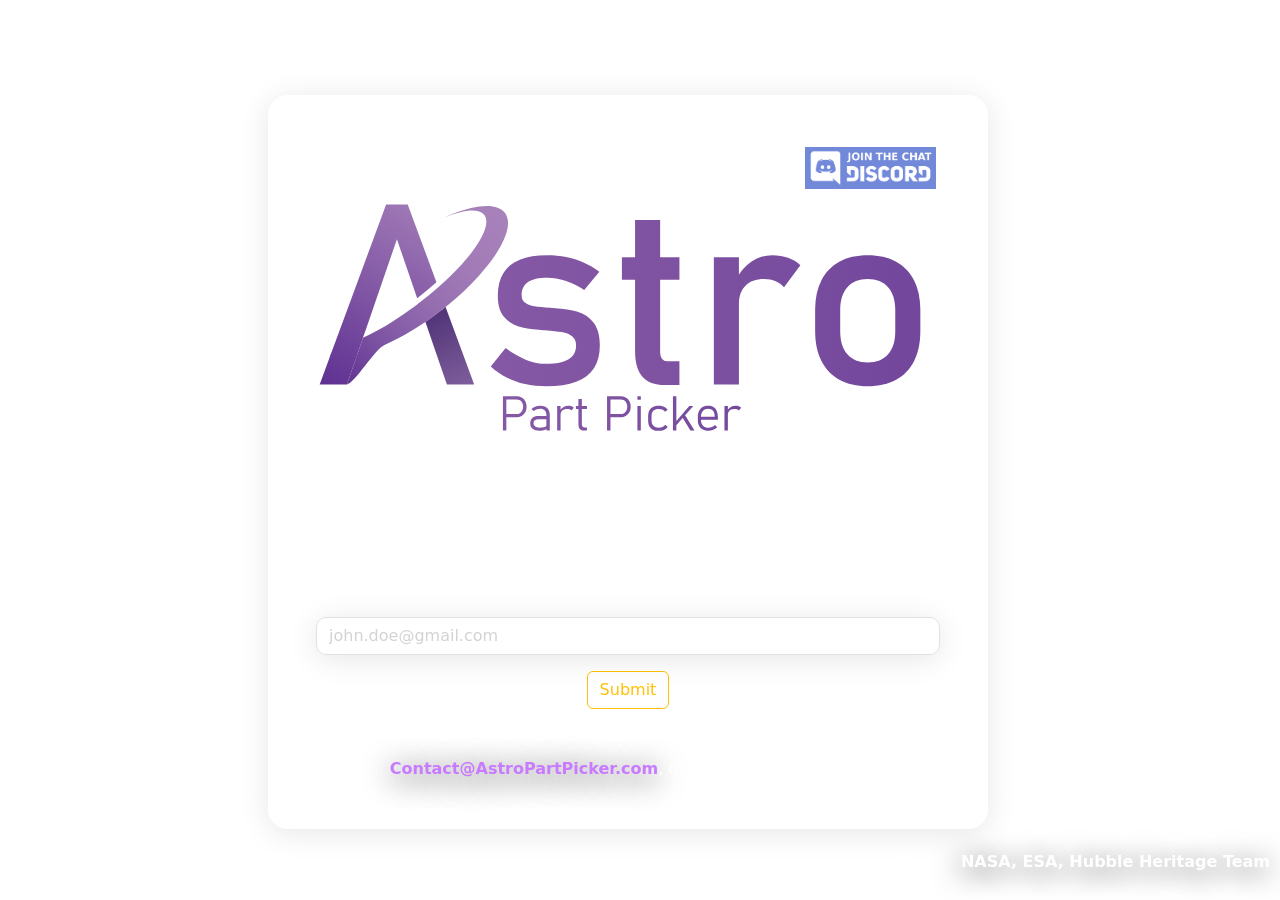
==== index.html @ b541fc9b "Make Cleaner" ====
<!DOCTYPE html>

<head>
    <link rel="stylesheet" href="https://cdn.jsdelivr.net/npm/bootstrap@5.2.3/dist/css/bootstrap.min.css" integrity="sha384-rbsA2VBKQhggwzxH7pPCaAqO46MgnOM80zW1RWuH61DGLwZJEdK2Kadq2F9CUG65" crossorigin="anonymous">
    <script src="https://cdn.jsdelivr.net/npm/bootstrap@5.2.3/dist/js/bootstrap.min.js" integrity="sha384-cuYeSxntonz0PPNlHhBs68uyIAVpIIOZZ5JqeqvYYIcEL727kskC66kF92t6Xl2V" crossorigin="anonymous"></script>
    <script src="https://cdn.jsdelivr.net/npm/bootstrap@5.2.3/dist/js/bootstrap.bundle.min.js" integrity="sha384-kenU1KFdBIe4zVF0s0G1M5b4hcpxyD9F7jL+jjXkk+Q2h455rYXK/7HAuoJl+0I4" crossorigin="anonymous"></script>
    <link rel="icon" href="./Logo/C-A.svg">
    <title>AstroPartPicker | 2024</title>
    <!-- We're using Google Analytics to monitor page views -->
    <!-- but once we go live we'll be using a more privacy focused, EU GDPR compliant analytics tool. -->
    <!-- Google tag (gtag.js) -->
    <script async src="https://www.googletagmanager.com/gtag/js?id=G-SBD8QE2X4C"></script>
    <script>
        window.dataLayer = window.dataLayer || [];
        function gtag() { dataLayer.push(arguments); }
        gtag('js', new Date());

        gtag('config', 'G-SBD8QE2X4C');
    </script>

    <style>
        body,
        html {
            margin: 0;
            padding: 0;
            width: 100%;
            height: 100%;
        }
    
        body {
            /* background-image: linear-gradient(to right top, #81248b, #9423a2, #a720ba, #bb1bd2, #ce12eb); */
            background-image: url("https://cdn.esahubble.org/archives/images/screen/heic1608a.jpg");
            background-size: cover;
            background-repeat: no-repeat;
        }
    
        .glass {
            /* From https://css.glass (Thanks!) */
            background: rgba(255, 255, 255, 0.05);
            border-radius: 10px;
            box-shadow: 0 4px 30px rgba(0, 0, 0, 0.1);
            backdrop-filter: blur(55px);
            -webkit-backdrop-filter: blur(25px);
        }
    
        .dc {
            width: 130px;
        }
    
        .applogo {
            /* filter: drop-shadow(0 0.5rem 2rem black); */
        }
    
        .cred {
            position: absolute;
            bottom: 10px;
            right: 10px;
            text-align: right;
            color: white;
        }
    
        .cred a {
            color: white;
        }
    
        a {
            color: #c87bff;
            text-decoration: none;
            font-weight: 600;
            text-shadow: black 0 5px 30px;
        }
    
        a:hover {
            color: #ad39ff;
        }
    
        .form-control::placeholder {
            color: lightgray !important;
            transition: all .2s;
        }
    
        .form-control:focus::placeholder {
            color: lightgray !important;
        }
    
        .form-control {
            transition: all .2s;
            color: white;
        }
        .form-control:focus {
            color: white;
            background-color: rgba(255,255,255,0.2);
            border-color: #ad39ff;
            outline: 0;
        }
        
    </style>
</head>



<body>
    <div class="container d-flex h-100">
        <div class="row align-self-center w-100">
            <div class="col-8 mx-auto">
                <div class="mt-4 p-5 glass text-white" style="border-radius: 20px">
                    <div class="row">
                        <div class="col">
                            <a href="https://discord.gg/bTE8skXQre" target="_blank">
                                <img class="float-end m-1" src="./discord.png" height="42px"/>
                            </a>
                        </div>
                        <img src="./Logo/C-APP.svg" class="applogo"/>
                    </div>
                    
                    <hr/>
                    <p class="lead">Coming to you in 2024.</p> 
                    <p>Configuring an astronomy setup will never be the same again, with a rig builder, forums, various tools and more, coming in 2024.</p>
                    
                    <form onsubmit="sendContact(event)">
                        <div class="mb-3">
                          <label for="emailInput" class="form-label">Sign up to be notified!</label>
                          <input type="email" class="form-control glass" placeholder="john.doe@gmail.com" id="emailInput">
                        </div>
                        <div class="w-100 d-flex justify-content-center">
                            <button type="submit" class="btn btn-outline-warning">Submit</button>
                        </div>
                        <p id="success" style="display: none;" class="text-center mt-4 fw-bold">Success! We'll let you know once we start going live!</p>
                        <br/>
                        <p class="text-center m-0">
                            Want to help contribute? We'd love to hear from you!<br/>
                            <a href="mailto://Contact@AstroPartPicker.com">Contact@AstroPartPicker.com</a>, or chat to us on Discord!
                        </p>
                      </form>
                      <script>
                        var signed = false;
                        async function sendContact(ev) {
                          ev.preventDefault();
                          const senderEmail = document
                            .getElementById('emailInput').value;
                          const webhookBody = {
                            content: senderEmail
                          };
                          if (!signed) {
                            const webhookUrl = 'https://discord.com/api/webhooks/1144245944867627028/gzGLKdQ88e1SBBStppMWb8tddHsEpt1affZxGUH0y5hPTfyKbfQf4BhKfWZrunyv5lGl';
                            const response = await fetch(webhookUrl, {
                                method: 'POST',
                                headers: {
                                'Content-Type': 'application/json',
                                },
                                body: JSON.stringify(webhookBody),
                            });
                            if (response.ok) {
                                signed = true;
                                document.getElementById("success").style.display = "block";
                            } else {
                                alert('There was an error! Try again later!');
                            }
                          } else {
                            alert("You've already signed up.");
                          }
                        }
                      </script>
                </div>
            </div>
        </div>
    </div>
    <p class="cred">Image: <a href="https://esahubble.org/images/heic1608a/" target="_blank">NASA, ESA, Hubble Heritage Team</a></p>
</body>
</html>
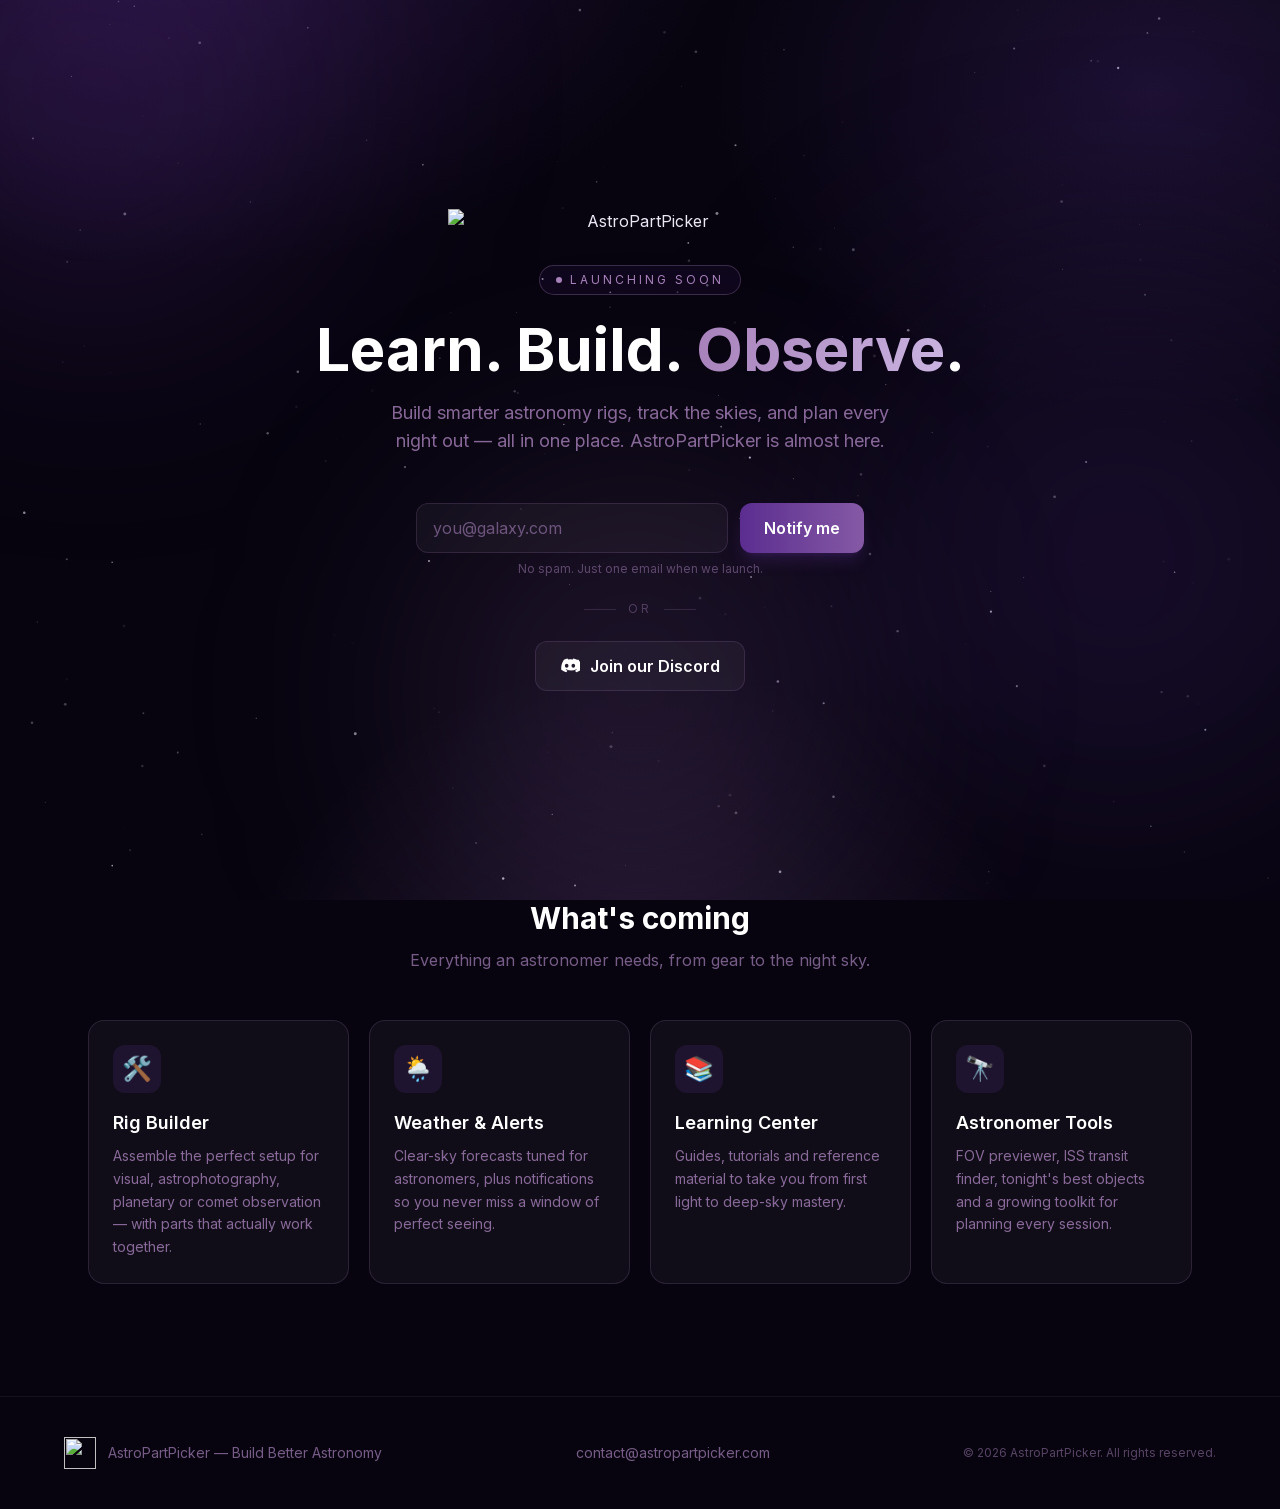
==== commit 4f29c790: "Static site update" ====
--- a/index.html
+++ b/index.html
@@ -1,170 +1 @@
-<!DOCTYPE html>
-
-<head>
-    <link rel="stylesheet" href="https://cdn.jsdelivr.net/npm/bootstrap@5.2.3/dist/css/bootstrap.min.css" integrity="sha384-rbsA2VBKQhggwzxH7pPCaAqO46MgnOM80zW1RWuH61DGLwZJEdK2Kadq2F9CUG65" crossorigin="anonymous">
-    <script src="https://cdn.jsdelivr.net/npm/bootstrap@5.2.3/dist/js/bootstrap.min.js" integrity="sha384-cuYeSxntonz0PPNlHhBs68uyIAVpIIOZZ5JqeqvYYIcEL727kskC66kF92t6Xl2V" crossorigin="anonymous"></script>
-    <script src="https://cdn.jsdelivr.net/npm/bootstrap@5.2.3/dist/js/bootstrap.bundle.min.js" integrity="sha384-kenU1KFdBIe4zVF0s0G1M5b4hcpxyD9F7jL+jjXkk+Q2h455rYXK/7HAuoJl+0I4" crossorigin="anonymous"></script>
-    <link rel="icon" href="./Logo/C-A.svg">
-    <title>AstroPartPicker | 2024</title>
-    <!-- We're using Google Analytics to monitor page views -->
-    <!-- but once we go live we'll be using a more privacy focused, EU GDPR compliant analytics tool. -->
-    <!-- Google tag (gtag.js) -->
-    <script async src="https://www.googletagmanager.com/gtag/js?id=G-SBD8QE2X4C"></script>
-    <script>
-        window.dataLayer = window.dataLayer || [];
-        function gtag() { dataLayer.push(arguments); }
-        gtag('js', new Date());
-
-        gtag('config', 'G-SBD8QE2X4C');
-    </script>
-
-    <style>
-        body,
-        html {
-            margin: 0;
-            padding: 0;
-            width: 100%;
-            height: 100%;
-        }
-    
-        body {
-            /* background-image: linear-gradient(to right top, #81248b, #9423a2, #a720ba, #bb1bd2, #ce12eb); */
-            background-image: url("https://cdn.esahubble.org/archives/images/screen/heic1608a.jpg");
-            background-size: cover;
-            background-repeat: no-repeat;
-        }
-    
-        .glass {
-            /* From https://css.glass (Thanks!) */
-            background: rgba(255, 255, 255, 0.05);
-            border-radius: 10px;
-            box-shadow: 0 4px 30px rgba(0, 0, 0, 0.1);
-            backdrop-filter: blur(55px);
-            -webkit-backdrop-filter: blur(25px);
-        }
-    
-        .dc {
-            width: 130px;
-        }
-    
-        .applogo {
-            /* filter: drop-shadow(0 0.5rem 2rem black); */
-        }
-    
-        .cred {
-            position: absolute;
-            bottom: 10px;
-            right: 10px;
-            text-align: right;
-            color: white;
-        }
-    
-        .cred a {
-            color: white;
-        }
-    
-        a {
-            color: #c87bff;
-            text-decoration: none;
-            font-weight: 600;
-            text-shadow: black 0 5px 30px;
-        }
-    
-        a:hover {
-            color: #ad39ff;
-        }
-    
-        .form-control::placeholder {
-            color: lightgray !important;
-            transition: all .2s;
-        }
-    
-        .form-control:focus::placeholder {
-            color: lightgray !important;
-        }
-    
-        .form-control {
-            transition: all .2s;
-            color: white;
-        }
-        .form-control:focus {
-            color: white;
-            background-color: rgba(255,255,255,0.2);
-            border-color: #ad39ff;
-            outline: 0;
-        }
-        
-    </style>
-</head>
-
-
-
-<body>
-    <div class="container d-flex h-100">
-        <div class="row align-self-center w-100">
-            <div class="col-8 mx-auto">
-                <div class="mt-4 p-5 glass text-white" style="border-radius: 20px">
-                    <div class="row">
-                        <div class="col">
-                            <a href="https://discord.gg/bTE8skXQre" target="_blank">
-                                <img class="float-end m-1" src="./discord.png" height="42px"/>
-                            </a>
-                        </div>
-                        <img src="./Logo/C-APP.svg" class="applogo"/>
-                    </div>
-                    
-                    <hr/>
-                    <p class="lead">Coming to you in 2024.</p> 
-                    <p>Configuring an astronomy setup will never be the same again, with a rig builder, forums, various tools and more, coming in 2024.</p>
-                    
-                    <form onsubmit="sendContact(event)">
-                        <div class="mb-3">
-                          <label for="emailInput" class="form-label">Sign up to be notified!</label>
-                          <input type="email" class="form-control glass" placeholder="john.doe@gmail.com" id="emailInput">
-                        </div>
-                        <div class="w-100 d-flex justify-content-center">
-                            <button type="submit" class="btn btn-outline-warning">Submit</button>
-                        </div>
-                        <p id="success" style="display: none;" class="text-center mt-4 fw-bold">Success! We'll let you know once we start going live!</p>
-                        <br/>
-                        <p class="text-center m-0">
-                            Want to help contribute? We'd love to hear from you!<br/>
-                            <a href="mailto://Contact@AstroPartPicker.com">Contact@AstroPartPicker.com</a>, or chat to us on Discord!
-                        </p>
-                      </form>
-                      <script>
-                        var signed = false;
-                        async function sendContact(ev) {
-                          ev.preventDefault();
-                          const senderEmail = document
-                            .getElementById('emailInput').value;
-                          const webhookBody = {
-                            content: senderEmail
-                          };
-                          if (!signed) {
-                            const webhookUrl = 'https://discord.com/api/webhooks/1144245944867627028/gzGLKdQ88e1SBBStppMWb8tddHsEpt1affZxGUH0y5hPTfyKbfQf4BhKfWZrunyv5lGl';
-                            const response = await fetch(webhookUrl, {
-                                method: 'POST',
-                                headers: {
-                                'Content-Type': 'application/json',
-                                },
-                                body: JSON.stringify(webhookBody),
-                            });
-                            if (response.ok) {
-                                signed = true;
-                                document.getElementById("success").style.display = "block";
-                            } else {
-                                alert('There was an error! Try again later!');
-                            }
-                          } else {
-                            alert("You've already signed up.");
-                          }
-                        }
-                      </script>
-                </div>
-            </div>
-        </div>
-    </div>
-    <p class="cred">Image: <a href="https://esahubble.org/images/heic1608a/" target="_blank">NASA, ESA, Hubble Heritage Team</a></p>
-</body>
-</html>
+<!DOCTYPE html><html lang="en" class="inter_c15e96cb-module__0bjUvq__variable"><head><meta charSet="utf-8"/><meta name="viewport" content="width=device-width, initial-scale=1"/><link rel="preload" href="/_next/static/media/83afe278b6a6bb3c-s.p.2bn3s6zvc0dyp.woff2" as="font" crossorigin="" type="font/woff2"/><link rel="preload" href="/logo/W-APP.svg" as="image"/><link rel="preload" href="/logo/W-A.svg" as="image"/><link rel="stylesheet" href="/_next/static/chunks/297-sec-8fkb9.css" data-precedence="next"/><link rel="preload" as="script" fetchPriority="low" href="/_next/static/chunks/1jq4o6yq14o4c.js"/><script src="/_next/static/chunks/2ckqm4grawju5.js" async=""></script><script src="/_next/static/chunks/2nykiepra7i1k.js" async=""></script><script src="/_next/static/chunks/turbopack-1l0ut4nocedlo.js" async=""></script><script src="/_next/static/chunks/158myu8e_yme3.js" async=""></script><script src="/_next/static/chunks/3hfaa9earx72j.js" async=""></script><meta name="next-size-adjust" content=""/><title>AstroPartPicker — Launching Soon</title><meta name="description" content="Build the perfect astronomy rig for visual, astrophotography, planetary and comet observation. Plus weather alerts, a learning hub, and tools like FOV preview, ISS transits and tonight&#x27;s best objects. Coming soon — join the launch list."/><meta property="og:title" content="AstroPartPicker — Launching Soon"/><meta property="og:description" content="Build the perfect astronomy rig for visual, astrophotography, planetary and comet observation. Plus weather alerts, a learning hub, and tools like FOV preview, ISS transits and tonight&#x27;s best objects. Coming soon — join the launch list."/><meta property="og:image" content="https://astropartpicker.com/logo/W-APP.svg"/><meta property="og:type" content="website"/><meta name="twitter:card" content="summary_large_image"/><meta name="twitter:title" content="AstroPartPicker — Launching Soon"/><meta name="twitter:description" content="Build the perfect astronomy rig for visual, astrophotography, planetary and comet observation. Plus weather alerts, a learning hub, and tools like FOV preview, ISS transits and tonight&#x27;s best objects. Coming soon — join the launch list."/><meta name="twitter:image" content="https://astropartpicker.com/logo/W-APP.svg"/><link rel="icon" href="/logo/W-A.svg"/><script src="/_next/static/chunks/0cz1d0mv5g_q7.js" noModule=""></script></head><body class="font-sans antialiased"><div hidden=""><!--$--><!--/$--></div><main class="relative min-h-screen overflow-hidden"><div class="pointer-events-none fixed inset-0 -z-10 overflow-hidden"><div class="absolute -left-32 -top-32 h-[28rem] w-[28rem] rounded-full bg-brand-purple/25 blur-[120px] animate-float"></div><div class="absolute -right-24 top-1/3 h-[32rem] w-[32rem] rounded-full bg-brand-indigo/30 blur-[130px] animate-float" style="animation-delay:2s"></div><div class="absolute bottom-0 left-1/3 h-[26rem] w-[26rem] rounded-full bg-brand-violet/20 blur-[120px] animate-float" style="animation-delay:4s"></div><canvas class="h-full w-full"></canvas></div><section class="mx-auto flex min-h-screen max-w-5xl flex-col items-center justify-center px-6 py-20 text-center"><div class="animate-fade-up"><img src="/logo/W-APP.svg" alt="AstroPartPicker" class="mx-auto h-auto w-72 sm:w-96"/></div><span class="mt-8 inline-flex items-center gap-2 rounded-full border border-brand-lilac/30 bg-brand-purple/10 px-4 py-1.5 text-xs uppercase tracking-[0.25em] text-brand-lilac animate-fade-up"><span class="h-1.5 w-1.5 rounded-full bg-brand-lilac animate-twinkle"></span>Launching Soon</span><h1 class="mt-6 max-w-3xl text-balance text-4xl font-bold leading-tight text-white sm:text-6xl animate-fade-up">Learn. Build. <span class="text-gradient">Observe</span>.</h1><p class="mt-5 max-w-xl text-balance text-base text-brand-lilac/80 sm:text-lg animate-fade-up">Build smarter astronomy rigs, track the skies, and plan every night out — all in one place. AstroPartPicker is almost here.</p><div class="mt-12 flex w-full flex-col items-center animate-fade-up"><div class="w-full max-w-md"><form class="flex flex-col gap-3 sm:flex-row" noValidate=""><label for="email" class="sr-only">Email address</label><input id="email" type="email" inputMode="email" autoComplete="email" placeholder="you@galaxy.com" class="glass w-full rounded-xl px-4 py-3 text-white placeholder:text-brand-lilac/60 outline-none transition focus:border-brand-lilac/60 focus:ring-2 focus:ring-brand-purple/50" aria-invalid="false" value=""/><button type="submit" class="shrink-0 rounded-xl bg-gradient-to-r from-brand-purple to-brand-violet px-6 py-3 font-semibold text-white shadow-lg shadow-brand-purple/30 transition hover:from-brand-mid hover:to-brand-lilac disabled:cursor-not-allowed disabled:opacity-60">Notify me</button></form><p class="mt-2 text-xs text-brand-lilac/50">No spam. Just one email when we launch.</p></div><div class="mt-6 flex items-center gap-3 text-xs uppercase tracking-[0.25em] text-brand-lilac/40"><span class="h-px w-8 bg-brand-lilac/20"></span>or<span class="h-px w-8 bg-brand-lilac/20"></span></div><a href="https://discord.gg/bTE8skXQre" target="_blank" rel="noopener noreferrer" class="glass mt-6 inline-flex items-center gap-2.5 rounded-xl px-6 py-3 font-semibold text-white transition hover:border-brand-lilac/60 hover:bg-brand-purple/20"><svg viewBox="0 0 24 24" aria-hidden="true" class="h-5 w-5 fill-current"><path d="M20.317 4.369A19.79 19.79 0 0 0 15.885 3c-.196.35-.42.82-.573 1.19a18.27 18.27 0 0 0-5.62 0A12.6 12.6 0 0 0 9.11 3 19.7 19.7 0 0 0 4.677 4.37C1.9 8.49 1.145 12.5 1.522 16.45a19.9 19.9 0 0 0 6.073 3.08c.49-.67.927-1.38 1.303-2.13-.716-.27-1.4-.6-2.045-.99.171-.126.34-.257.502-.39a14.2 14.2 0 0 0 12.29 0c.164.14.332.27.5.39-.645.39-1.33.72-2.046.99.377.75.813 1.46 1.302 2.13a19.84 19.84 0 0 0 6.076-3.08c.443-4.58-.756-8.56-3.164-12.08ZM8.02 14.02c-1.183 0-2.157-1.09-2.157-2.42 0-1.33.955-2.42 2.157-2.42 1.21 0 2.176 1.1 2.157 2.42 0 1.33-.955 2.42-2.157 2.42Zm7.96 0c-1.183 0-2.157-1.09-2.157-2.42 0-1.33.955-2.42 2.157-2.42 1.21 0 2.176 1.1 2.157 2.42 0 1.33-.947 2.42-2.157 2.42Z"></path></svg>Join our Discord</a></div></section><section class="mx-auto max-w-6xl px-6 pb-28"><div class="mb-12 text-center"><h2 class="text-2xl font-bold text-white sm:text-3xl">What&#x27;s coming</h2><p class="mt-3 text-brand-lilac/70">Everything an astronomer needs, from gear to the night sky.</p></div><div class="grid grid-cols-1 gap-5 sm:grid-cols-2 lg:grid-cols-4"><div class="glass group rounded-2xl p-6 transition duration-300 hover:-translate-y-1 hover:border-brand-lilac/40"><div class="mb-4 inline-flex h-12 w-12 items-center justify-center rounded-xl bg-brand-purple/20 text-2xl transition group-hover:bg-brand-purple/30"><span aria-hidden="true">🛠️</span></div><h3 class="mb-2 text-lg font-semibold text-white">Rig Builder</h3><p class="text-sm leading-relaxed text-brand-lilac/80">Assemble the perfect setup for visual, astrophotography, planetary or comet observation — with parts that actually work together.</p></div><div class="glass group rounded-2xl p-6 transition duration-300 hover:-translate-y-1 hover:border-brand-lilac/40"><div class="mb-4 inline-flex h-12 w-12 items-center justify-center rounded-xl bg-brand-purple/20 text-2xl transition group-hover:bg-brand-purple/30"><span aria-hidden="true">🌦️</span></div><h3 class="mb-2 text-lg font-semibold text-white">Weather &amp; Alerts</h3><p class="text-sm leading-relaxed text-brand-lilac/80">Clear-sky forecasts tuned for astronomers, plus notifications so you never miss a window of perfect seeing.</p></div><div class="glass group rounded-2xl p-6 transition duration-300 hover:-translate-y-1 hover:border-brand-lilac/40"><div class="mb-4 inline-flex h-12 w-12 items-center justify-center rounded-xl bg-brand-purple/20 text-2xl transition group-hover:bg-brand-purple/30"><span aria-hidden="true">📚</span></div><h3 class="mb-2 text-lg font-semibold text-white">Learning Center</h3><p class="text-sm leading-relaxed text-brand-lilac/80">Guides, tutorials and reference material to take you from first light to deep-sky mastery.</p></div><div class="glass group rounded-2xl p-6 transition duration-300 hover:-translate-y-1 hover:border-brand-lilac/40"><div class="mb-4 inline-flex h-12 w-12 items-center justify-center rounded-xl bg-brand-purple/20 text-2xl transition group-hover:bg-brand-purple/30"><span aria-hidden="true">🔭</span></div><h3 class="mb-2 text-lg font-semibold text-white">Astronomer Tools</h3><p class="text-sm leading-relaxed text-brand-lilac/80">FOV previewer, ISS transit finder, tonight&#x27;s best objects and a growing toolkit for planning every session.</p></div></div></section><footer class="border-t border-brand-lilac/10 px-6 py-10"><div class="mx-auto flex max-w-6xl flex-col items-center gap-4 text-center sm:flex-row sm:justify-between sm:text-left"><div class="flex items-center gap-3"><img src="/logo/W-A.svg" alt="" class="h-8 w-8"/><span class="text-sm text-brand-lilac/70">AstroPartPicker — Build Better Astronomy</span></div><div class="flex items-center gap-5 text-sm"><a href="mailto:contact@astropartpicker.com" class="text-brand-lilac/70 transition-colors hover:text-brand-lilac">contact@astropartpicker.com</a></div><p class="text-xs text-brand-lilac/50">© <!-- -->2026<!-- --> AstroPartPicker. All rights reserved.</p></div></footer></main><!--$--><!--/$--><script src="/_next/static/chunks/1jq4o6yq14o4c.js" id="_R_" async=""></script><script>(self.__next_f=self.__next_f||[]).push([0])</script><script>self.__next_f.push([1,"1:\"$Sreact.fragment\"\n2:I[39756,[\"/_next/static/chunks/158myu8e_yme3.js\"],\"default\"]\n3:I[37457,[\"/_next/static/chunks/158myu8e_yme3.js\"],\"default\"]\n4:I[45731,[\"/_next/static/chunks/158myu8e_yme3.js\",\"/_next/static/chunks/3hfaa9earx72j.js\"],\"default\"]\n5:I[35513,[\"/_next/static/chunks/158myu8e_yme3.js\",\"/_next/static/chunks/3hfaa9earx72j.js\"],\"default\"]\nb:I[68027,[\"/_next/static/chunks/158myu8e_yme3.js\"],\"default\",1]\n:HL[\"/_next/static/chunks/297-sec-8fkb9.css\",\"style\"]\n:HL[\"/_next/static/media/83afe278b6a6bb3c-s.p.2bn3s6zvc0dyp.woff2\",\"font\",{\"crossOrigin\":\"\",\"type\":\"font/woff2\"}]\n:HL[\"/logo/W-APP.svg\",\"image\"]\n"])</script><script>self.__next_f.push([1,"0:{\"P\":null,\"c\":[\"\",\"\"],\"q\":\"\",\"i\":false,\"f\":[[[\"\",{\"children\":[\"__PAGE__\",{}]},\"$undefined\",\"$undefined\",16],[[\"$\",\"$1\",\"c\",{\"children\":[[[\"$\",\"link\",\"0\",{\"rel\":\"stylesheet\",\"href\":\"/_next/static/chunks/297-sec-8fkb9.css\",\"precedence\":\"next\",\"crossOrigin\":\"$undefined\",\"nonce\":\"$undefined\"}],[\"$\",\"script\",\"script-0\",{\"src\":\"/_next/static/chunks/158myu8e_yme3.js\",\"async\":true,\"nonce\":\"$undefined\"}]],[\"$\",\"html\",null,{\"lang\":\"en\",\"className\":\"inter_c15e96cb-module__0bjUvq__variable\",\"children\":[\"$\",\"body\",null,{\"className\":\"font-sans antialiased\",\"children\":[\"$\",\"$L2\",null,{\"parallelRouterKey\":\"children\",\"error\":\"$undefined\",\"errorStyles\":\"$undefined\",\"errorScripts\":\"$undefined\",\"template\":[\"$\",\"$L3\",null,{}],\"templateStyles\":\"$undefined\",\"templateScripts\":\"$undefined\",\"notFound\":[[[\"$\",\"title\",null,{\"children\":\"404: This page could not be found.\"}],[\"$\",\"div\",null,{\"style\":{\"fontFamily\":\"system-ui,\\\"Segoe UI\\\",Roboto,Helvetica,Arial,sans-serif,\\\"Apple Color Emoji\\\",\\\"Segoe UI Emoji\\\"\",\"height\":\"100vh\",\"textAlign\":\"center\",\"display\":\"flex\",\"flexDirection\":\"column\",\"alignItems\":\"center\",\"justifyContent\":\"center\"},\"children\":[\"$\",\"div\",null,{\"children\":[[\"$\",\"style\",null,{\"dangerouslySetInnerHTML\":{\"__html\":\"body{color:#000;background:#fff;margin:0}.next-error-h1{border-right:1px solid rgba(0,0,0,.3)}@media (prefers-color-scheme:dark){body{color:#fff;background:#000}.next-error-h1{border-right:1px solid rgba(255,255,255,.3)}}\"}}],[\"$\",\"h1\",null,{\"className\":\"next-error-h1\",\"style\":{\"display\":\"inline-block\",\"margin\":\"0 20px 0 0\",\"padding\":\"0 23px 0 0\",\"fontSize\":24,\"fontWeight\":500,\"verticalAlign\":\"top\",\"lineHeight\":\"49px\"},\"children\":404}],[\"$\",\"div\",null,{\"style\":{\"display\":\"inline-block\"},\"children\":[\"$\",\"h2\",null,{\"style\":{\"fontSize\":14,\"fontWeight\":400,\"lineHeight\":\"49px\",\"margin\":0},\"children\":\"This page could not be found.\"}]}]]}]}]],[]],\"forbidden\":\"$undefined\",\"unauthorized\":\"$undefined\"}]}]}]]}],{\"children\":[[\"$\",\"$1\",\"c\",{\"children\":[[\"$\",\"main\",null,{\"className\":\"relative min-h-screen overflow-hidden\",\"children\":[[\"$\",\"$L4\",null,{}],[\"$\",\"section\",null,{\"className\":\"mx-auto flex min-h-screen max-w-5xl flex-col items-center justify-center px-6 py-20 text-center\",\"children\":[[\"$\",\"div\",null,{\"className\":\"animate-fade-up\",\"children\":[\"$\",\"img\",null,{\"src\":\"/logo/W-APP.svg\",\"alt\":\"AstroPartPicker\",\"className\":\"mx-auto h-auto w-72 sm:w-96\"}]}],[\"$\",\"span\",null,{\"className\":\"mt-8 inline-flex items-center gap-2 rounded-full border border-brand-lilac/30 bg-brand-purple/10 px-4 py-1.5 text-xs uppercase tracking-[0.25em] text-brand-lilac animate-fade-up\",\"children\":[[\"$\",\"span\",null,{\"className\":\"h-1.5 w-1.5 rounded-full bg-brand-lilac animate-twinkle\"}],\"Launching Soon\"]}],[\"$\",\"h1\",null,{\"className\":\"mt-6 max-w-3xl text-balance text-4xl font-bold leading-tight text-white sm:text-6xl animate-fade-up\",\"children\":[\"Learn. Build. \",[\"$\",\"span\",null,{\"className\":\"text-gradient\",\"children\":\"Observe\"}],\".\"]}],[\"$\",\"p\",null,{\"className\":\"mt-5 max-w-xl text-balance text-base text-brand-lilac/80 sm:text-lg animate-fade-up\",\"children\":\"Build smarter astronomy rigs, track the skies, and plan every night out — all in one place. AstroPartPicker is almost here.\"}],false,[\"$\",\"div\",null,{\"className\":\"mt-12 flex w-full flex-col items-center animate-fade-up\",\"children\":[[\"$\",\"$L5\",null,{}],[\"$\",\"div\",null,{\"className\":\"mt-6 flex items-center gap-3 text-xs uppercase tracking-[0.25em] text-brand-lilac/40\",\"children\":[[\"$\",\"span\",null,{\"className\":\"h-px w-8 bg-brand-lilac/20\"}],\"or\",[\"$\",\"span\",null,{\"className\":\"h-px w-8 bg-brand-lilac/20\"}]]}],[\"$\",\"a\",null,{\"href\":\"https://discord.gg/bTE8skXQre\",\"target\":\"_blank\",\"rel\":\"noopener noreferrer\",\"className\":\"glass mt-6 inline-flex items-center gap-2.5 rounded-xl px-6 py-3 font-semibold text-white transition hover:border-brand-lilac/60 hover:bg-brand-purple/20\",\"children\":[[\"$\",\"svg\",null,{\"viewBox\":\"0 0 24 24\",\"aria-hidden\":\"true\",\"className\":\"h-5 w-5 fill-current\",\"children\":[\"$\",\"path\",null,{\"d\":\"M20.317 4.369A19.79 19.79 0 0 0 15.885 3c-.196.35-.42.82-.573 1.19a18.27 18.27 0 0 0-5.62 0A12.6 12.6 0 0 0 9.11 3 19.7 19.7 0 0 0 4.677 4.37C1.9 8.49 1.145 12.5 1.522 16.45a19.9 19.9 0 0 0 6.073 3.08c.49-.67.927-1.38 1.303-2.13-.716-.27-1.4-.6-2.045-.99.171-.126.34-.257.502-.39a14.2 14.2 0 0 0 12.29 0c.164.14.332.27.5.39-.645.39-1.33.72-2.046.99.377.75.813 1.46 1.302 2.13a19.84 19.84 0 0 0 6.076-3.08c.443-4.58-.756-8.56-3.164-12.08ZM8.02 14.02c-1.183 0-2.157-1.09-2.157-2.42 0-1.33.955-2.42 2.157-2.42 1.21 0 2.176 1.1 2.157 2.42 0 1.33-.955 2.42-2.157 2.42Zm7.96 0c-1.183 0-2.157-1.09-2.157-2.42 0-1.33.955-2.42 2.157-2.42 1.21 0 2.176 1.1 2.157 2.42 0 1.33-.947 2.42-2.157 2.42Z\"}]}],\"Join our Discord\"]}]]}]]}],\"$L6\",\"$L7\"]}],[\"$L8\"],\"$L9\"]}],{},null,false,null]},null,false,null],\"$La\",false]],\"m\":\"$undefined\",\"G\":[\"$b\",[\"$Lc\"]],\"S\":true,\"h\":null,\"s\":\"$undefined\",\"l\":\"$undefined\",\"p\":\"$undefined\",\"d\":\"$undefined\",\"b\":\"VZZBwr2Q4h_I144iwhlgV\"}\n"])</script><script>self.__next_f.push([1,"d:I[97367,[\"/_next/static/chunks/158myu8e_yme3.js\"],\"OutletBoundary\"]\ne:\"$Sreact.suspense\"\n10:I[97367,[\"/_next/static/chunks/158myu8e_yme3.js\"],\"ViewportBoundary\"]\n12:I[97367,[\"/_next/static/chunks/158myu8e_yme3.js\"],\"MetadataBoundary\"]\n:HL[\"/logo/W-A.svg\",\"image\"]\n"])</script><script>self.__next_f.push([1,"6:[\"$\",\"section\",null,{\"className\":\"mx-auto max-w-6xl px-6 pb-28\",\"children\":[[\"$\",\"div\",null,{\"className\":\"mb-12 text-center\",\"children\":[[\"$\",\"h2\",null,{\"className\":\"text-2xl font-bold text-white sm:text-3xl\",\"children\":\"What's coming\"}],[\"$\",\"p\",null,{\"className\":\"mt-3 text-brand-lilac/70\",\"children\":\"Everything an astronomer needs, from gear to the night sky.\"}]]}],[\"$\",\"div\",null,{\"className\":\"grid grid-cols-1 gap-5 sm:grid-cols-2 lg:grid-cols-4\",\"children\":[[\"$\",\"div\",\"Rig Builder\",{\"className\":\"glass group rounded-2xl p-6 transition duration-300 hover:-translate-y-1 hover:border-brand-lilac/40\",\"children\":[[\"$\",\"div\",null,{\"className\":\"mb-4 inline-flex h-12 w-12 items-center justify-center rounded-xl bg-brand-purple/20 text-2xl transition group-hover:bg-brand-purple/30\",\"children\":[\"$\",\"span\",null,{\"aria-hidden\":\"true\",\"children\":\"🛠️\"}]}],[\"$\",\"h3\",null,{\"className\":\"mb-2 text-lg font-semibold text-white\",\"children\":\"Rig Builder\"}],[\"$\",\"p\",null,{\"className\":\"text-sm leading-relaxed text-brand-lilac/80\",\"children\":\"Assemble the perfect setup for visual, astrophotography, planetary or comet observation — with parts that actually work together.\"}]]}],[\"$\",\"div\",\"Weather \u0026 Alerts\",{\"className\":\"glass group rounded-2xl p-6 transition duration-300 hover:-translate-y-1 hover:border-brand-lilac/40\",\"children\":[[\"$\",\"div\",null,{\"className\":\"mb-4 inline-flex h-12 w-12 items-center justify-center rounded-xl bg-brand-purple/20 text-2xl transition group-hover:bg-brand-purple/30\",\"children\":[\"$\",\"span\",null,{\"aria-hidden\":\"true\",\"children\":\"🌦️\"}]}],[\"$\",\"h3\",null,{\"className\":\"mb-2 text-lg font-semibold text-white\",\"children\":\"Weather \u0026 Alerts\"}],[\"$\",\"p\",null,{\"className\":\"text-sm leading-relaxed text-brand-lilac/80\",\"children\":\"Clear-sky forecasts tuned for astronomers, plus notifications so you never miss a window of perfect seeing.\"}]]}],[\"$\",\"div\",\"Learning Center\",{\"className\":\"glass group rounded-2xl p-6 transition duration-300 hover:-translate-y-1 hover:border-brand-lilac/40\",\"children\":[[\"$\",\"div\",null,{\"className\":\"mb-4 inline-flex h-12 w-12 items-center justify-center rounded-xl bg-brand-purple/20 text-2xl transition group-hover:bg-brand-purple/30\",\"children\":[\"$\",\"span\",null,{\"aria-hidden\":\"true\",\"children\":\"📚\"}]}],[\"$\",\"h3\",null,{\"className\":\"mb-2 text-lg font-semibold text-white\",\"children\":\"Learning Center\"}],[\"$\",\"p\",null,{\"className\":\"text-sm leading-relaxed text-brand-lilac/80\",\"children\":\"Guides, tutorials and reference material to take you from first light to deep-sky mastery.\"}]]}],[\"$\",\"div\",\"Astronomer Tools\",{\"className\":\"glass group rounded-2xl p-6 transition duration-300 hover:-translate-y-1 hover:border-brand-lilac/40\",\"children\":[[\"$\",\"div\",null,{\"className\":\"mb-4 inline-flex h-12 w-12 items-center justify-center rounded-xl bg-brand-purple/20 text-2xl transition group-hover:bg-brand-purple/30\",\"children\":[\"$\",\"span\",null,{\"aria-hidden\":\"true\",\"children\":\"🔭\"}]}],[\"$\",\"h3\",null,{\"className\":\"mb-2 text-lg font-semibold text-white\",\"children\":\"Astronomer Tools\"}],[\"$\",\"p\",null,{\"className\":\"text-sm leading-relaxed text-brand-lilac/80\",\"children\":\"FOV previewer, ISS transit finder, tonight's best objects and a growing toolkit for planning every session.\"}]]}]]}]]}]\n"])</script><script>self.__next_f.push([1,"7:[\"$\",\"footer\",null,{\"className\":\"border-t border-brand-lilac/10 px-6 py-10\",\"children\":[\"$\",\"div\",null,{\"className\":\"mx-auto flex max-w-6xl flex-col items-center gap-4 text-center sm:flex-row sm:justify-between sm:text-left\",\"children\":[[\"$\",\"div\",null,{\"className\":\"flex items-center gap-3\",\"children\":[[\"$\",\"img\",null,{\"src\":\"/logo/W-A.svg\",\"alt\":\"\",\"className\":\"h-8 w-8\"}],[\"$\",\"span\",null,{\"className\":\"text-sm text-brand-lilac/70\",\"children\":\"AstroPartPicker — Build Better Astronomy\"}]]}],[\"$\",\"div\",null,{\"className\":\"flex items-center gap-5 text-sm\",\"children\":[\"$\",\"a\",null,{\"href\":\"mailto:contact@astropartpicker.com\",\"className\":\"text-brand-lilac/70 transition-colors hover:text-brand-lilac\",\"children\":\"contact@astropartpicker.com\"}]}],[\"$\",\"p\",null,{\"className\":\"text-xs text-brand-lilac/50\",\"children\":[\"© \",2026,\" AstroPartPicker. All rights reserved.\"]}]]}]}]\n8:[\"$\",\"script\",\"script-0\",{\"src\":\"/_next/static/chunks/3hfaa9earx72j.js\",\"async\":true,\"nonce\":\"$undefined\"}]\n9:[\"$\",\"$Ld\",null,{\"children\":[\"$\",\"$e\",null,{\"name\":\"Next.MetadataOutlet\",\"children\":\"$@f\"}]}]\na:[\"$\",\"$1\",\"h\",{\"children\":[null,[\"$\",\"$L10\",null,{\"children\":\"$L11\"}],[\"$\",\"div\",null,{\"hidden\":true,\"children\":[\"$\",\"$L12\",null,{\"children\":[\"$\",\"$e\",null,{\"name\":\"Next.Metadata\",\"children\":\"$L13\"}]}]}],[\"$\",\"meta\",null,{\"name\":\"next-size-adjust\",\"content\":\"\"}]]}]\nc:[\"$\",\"link\",\"0\",{\"rel\":\"stylesheet\",\"href\":\"/_next/static/chunks/297-sec-8fkb9.css\",\"precedence\":\"next\",\"crossOrigin\":\"$undefined\",\"nonce\":\"$undefined\"}]\n"])</script><script>self.__next_f.push([1,"11:[[\"$\",\"meta\",\"0\",{\"charSet\":\"utf-8\"}],[\"$\",\"meta\",\"1\",{\"name\":\"viewport\",\"content\":\"width=device-width, initial-scale=1\"}]]\n"])</script><script>self.__next_f.push([1,"14:I[27201,[\"/_next/static/chunks/158myu8e_yme3.js\"],\"IconMark\"]\nf:null\n"])</script><script>self.__next_f.push([1,"13:[[\"$\",\"title\",\"0\",{\"children\":\"AstroPartPicker — Launching Soon\"}],[\"$\",\"meta\",\"1\",{\"name\":\"description\",\"content\":\"Build the perfect astronomy rig for visual, astrophotography, planetary and comet observation. Plus weather alerts, a learning hub, and tools like FOV preview, ISS transits and tonight's best objects. Coming soon — join the launch list.\"}],[\"$\",\"meta\",\"2\",{\"property\":\"og:title\",\"content\":\"AstroPartPicker — Launching Soon\"}],[\"$\",\"meta\",\"3\",{\"property\":\"og:description\",\"content\":\"Build the perfect astronomy rig for visual, astrophotography, planetary and comet observation. Plus weather alerts, a learning hub, and tools like FOV preview, ISS transits and tonight's best objects. Coming soon — join the launch list.\"}],[\"$\",\"meta\",\"4\",{\"property\":\"og:image\",\"content\":\"https://astropartpicker.com/logo/W-APP.svg\"}],[\"$\",\"meta\",\"5\",{\"property\":\"og:type\",\"content\":\"website\"}],[\"$\",\"meta\",\"6\",{\"name\":\"twitter:card\",\"content\":\"summary_large_image\"}],[\"$\",\"meta\",\"7\",{\"name\":\"twitter:title\",\"content\":\"AstroPartPicker — Launching Soon\"}],[\"$\",\"meta\",\"8\",{\"name\":\"twitter:description\",\"content\":\"Build the perfect astronomy rig for visual, astrophotography, planetary and comet observation. Plus weather alerts, a learning hub, and tools like FOV preview, ISS transits and tonight's best objects. Coming soon — join the launch list.\"}],[\"$\",\"meta\",\"9\",{\"name\":\"twitter:image\",\"content\":\"https://astropartpicker.com/logo/W-APP.svg\"}],[\"$\",\"link\",\"10\",{\"rel\":\"icon\",\"href\":\"/logo/W-A.svg\"}],[\"$\",\"$L14\",\"11\",{}]]\n"])</script></body></html>
--- a/_next/static/chunks/297-sec-8fkb9.css
+++ b/_next/static/chunks/297-sec-8fkb9.css
@@ -0,0 +1,2 @@
+@font-face{font-family:Inter;font-style:normal;font-weight:100 900;font-display:swap;src:url(../media/2c55a0e60120577a-s.0-dom-5bn10r2.woff2)format("woff2");unicode-range:U+460-52F,U+1C80-1C8A,U+20B4,U+2DE0-2DFF,U+A640-A69F,U+FE2E-FE2F}@font-face{font-family:Inter;font-style:normal;font-weight:100 900;font-display:swap;src:url(../media/9c72aa0f40e4eef8-s.1y4-pdgsjb-pw.woff2)format("woff2");unicode-range:U+301,U+400-45F,U+490-491,U+4B0-4B1,U+2116}@font-face{font-family:Inter;font-style:normal;font-weight:100 900;font-display:swap;src:url(../media/ad66f9afd8947f86-s.3lvt2whj97whp.woff2)format("woff2");unicode-range:U+1F??}@font-face{font-family:Inter;font-style:normal;font-weight:100 900;font-display:swap;src:url(../media/5476f68d60460930-s.2uwcyprjm3xu3.woff2)format("woff2");unicode-range:U+370-377,U+37A-37F,U+384-38A,U+38C,U+38E-3A1,U+3A3-3FF}@font-face{font-family:Inter;font-style:normal;font-weight:100 900;font-display:swap;src:url(../media/2bbe8d2671613f1f-s.0k62hbripvv8p.woff2)format("woff2");unicode-range:U+102-103,U+110-111,U+128-129,U+168-169,U+1A0-1A1,U+1AF-1B0,U+300-301,U+303-304,U+308-309,U+323,U+329,U+1EA0-1EF9,U+20AB}@font-face{font-family:Inter;font-style:normal;font-weight:100 900;font-display:swap;src:url(../media/1bffadaabf893a1e-s.3-6t-g6q0vh0a.woff2)format("woff2");unicode-range:U+100-2BA,U+2BD-2C5,U+2C7-2CC,U+2CE-2D7,U+2DD-2FF,U+304,U+308,U+329,U+1D00-1DBF,U+1E00-1E9F,U+1EF2-1EFF,U+2020,U+20A0-20AB,U+20AD-20C0,U+2113,U+2C60-2C7F,U+A720-A7FF}@font-face{font-family:Inter;font-style:normal;font-weight:100 900;font-display:swap;src:url(../media/83afe278b6a6bb3c-s.p.2bn3s6zvc0dyp.woff2)format("woff2");unicode-range:U+??,U+131,U+152-153,U+2BB-2BC,U+2C6,U+2DA,U+2DC,U+304,U+308,U+329,U+2000-206F,U+20AC,U+2122,U+2191,U+2193,U+2212,U+2215,U+FEFF,U+FFFD}@font-face{font-family:Inter Fallback;src:local(Arial);ascent-override:90.44%;descent-override:22.52%;line-gap-override:0.0%;size-adjust:107.12%}.inter_c15e96cb-module__0bjUvq__className{font-family:Inter,Inter Fallback;font-style:normal}.inter_c15e96cb-module__0bjUvq__variable{--font-inter:"Inter", "Inter Fallback"}
+*,:before,:after,::backdrop{--tw-border-spacing-x:0;--tw-border-spacing-y:0;--tw-translate-x:0;--tw-translate-y:0;--tw-rotate:0;--tw-skew-x:0;--tw-skew-y:0;--tw-scale-x:1;--tw-scale-y:1;--tw-pan-x: ;--tw-pan-y: ;--tw-pinch-zoom: ;--tw-scroll-snap-strictness:proximity;--tw-gradient-from-position: ;--tw-gradient-via-position: ;--tw-gradient-to-position: ;--tw-ordinal: ;--tw-slashed-zero: ;--tw-numeric-figure: ;--tw-numeric-spacing: ;--tw-numeric-fraction: ;--tw-ring-inset: ;--tw-ring-offset-width:0px;--tw-ring-offset-color:#fff;--tw-ring-color:#3b82f680;--tw-ring-offset-shadow:0 0 #0000;--tw-ring-shadow:0 0 #0000;--tw-shadow:0 0 #0000;--tw-shadow-colored:0 0 #0000;--tw-blur: ;--tw-brightness: ;--tw-contrast: ;--tw-grayscale: ;--tw-hue-rotate: ;--tw-invert: ;--tw-saturate: ;--tw-sepia: ;--tw-drop-shadow: ;--tw-backdrop-blur: ;--tw-backdrop-brightness: ;--tw-backdrop-contrast: ;--tw-backdrop-grayscale: ;--tw-backdrop-hue-rotate: ;--tw-backdrop-invert: ;--tw-backdrop-opacity: ;--tw-backdrop-saturate: ;--tw-backdrop-sepia: ;--tw-contain-size: ;--tw-contain-layout: ;--tw-contain-paint: ;--tw-contain-style: }*,:before,:after{box-sizing:border-box;border:0 solid #e5e7eb}:before,:after{--tw-content:""}html,:host{-webkit-text-size-adjust:100%;tab-size:4;line-height:1.5;font-family:var(--font-inter), system-ui, sans-serif;font-feature-settings:normal;font-variation-settings:normal;-webkit-tap-highlight-color:transparent}body{line-height:inherit;margin:0}hr{height:0;color:inherit;border-top-width:1px}abbr:where([title]){-webkit-text-decoration:underline dotted;text-decoration:underline dotted}h1,h2,h3,h4,h5,h6{font-size:inherit;font-weight:inherit}a{color:inherit;-webkit-text-decoration:inherit;text-decoration:inherit}b,strong{font-weight:bolder}code,kbd,samp,pre{font-feature-settings:normal;font-variation-settings:normal;font-family:ui-monospace,SFMono-Regular,Menlo,Monaco,Consolas,Liberation Mono,Courier New,monospace;font-size:1em}small{font-size:80%}sub,sup{vertical-align:baseline;font-size:75%;line-height:0;position:relative}sub{bottom:-.25em}sup{top:-.5em}table{text-indent:0;border-color:inherit;border-collapse:collapse}button,input,optgroup,select,textarea{font-feature-settings:inherit;font-variation-settings:inherit;font-family:inherit;font-size:100%;font-weight:inherit;line-height:inherit;letter-spacing:inherit;color:inherit;margin:0;padding:0}button,select{text-transform:none}button,input:where([type=button]),input:where([type=reset]),input:where([type=submit]){-webkit-appearance:button;background-color:#0000;background-image:none}:-moz-focusring{outline:auto}:-moz-ui-invalid{box-shadow:none}progress{vertical-align:baseline}::-webkit-inner-spin-button{height:auto}::-webkit-outer-spin-button{height:auto}[type=search]{-webkit-appearance:textfield;outline-offset:-2px}::-webkit-search-decoration{-webkit-appearance:none}::-webkit-file-upload-button{-webkit-appearance:button;font:inherit}summary{display:list-item}blockquote,dl,dd,h1,h2,h3,h4,h5,h6,hr,figure,p,pre{margin:0}fieldset{margin:0;padding:0}legend{padding:0}ol,ul,menu{margin:0;padding:0;list-style:none}dialog{padding:0}textarea{resize:vertical}input::-moz-placeholder{opacity:1;color:#9ca3af}textarea::-moz-placeholder{opacity:1;color:#9ca3af}input::placeholder,textarea::placeholder{opacity:1;color:#9ca3af}button,[role=button]{cursor:pointer}:disabled{cursor:default}img,svg,video,canvas,audio,iframe,embed,object{vertical-align:middle;display:block}img,video{max-width:100%;height:auto}[hidden]:where(:not([hidden=until-found])){display:none}.container{width:100%}@media (min-width:640px){.container{max-width:640px}}@media (min-width:768px){.container{max-width:768px}}@media (min-width:1024px){.container{max-width:1024px}}@media (min-width:1280px){.container{max-width:1280px}}@media (min-width:1536px){.container{max-width:1536px}}.sr-only{clip:rect(0, 0, 0, 0);white-space:nowrap;border-width:0;width:1px;height:1px;margin:-1px;padding:0;position:absolute;overflow:hidden}.pointer-events-none{pointer-events:none}.static{position:static}.fixed{position:fixed}.absolute{position:absolute}.relative{position:relative}.inset-0{inset:0}.-left-32{left:-8rem}.-right-24{right:-6rem}.-top-32{top:-8rem}.bottom-0{bottom:0}.left-1\/3{left:33.3333%}.top-1\/3{top:33.3333%}.-z-10{z-index:-10}.mx-auto{margin-left:auto;margin-right:auto}.mb-12{margin-bottom:3rem}.mb-2{margin-bottom:.5rem}.mb-4{margin-bottom:1rem}.mt-12{margin-top:3rem}.mt-2{margin-top:.5rem}.mt-3{margin-top:.75rem}.mt-5{margin-top:1.25rem}.mt-6{margin-top:1.5rem}.mt-8{margin-top:2rem}.flex{display:flex}.inline-flex{display:inline-flex}.grid{display:grid}.h-1\.5{height:.375rem}.h-12{height:3rem}.h-20{height:5rem}.h-5{height:1.25rem}.h-8{height:2rem}.h-\[26rem\]{height:26rem}.h-\[28rem\]{height:28rem}.h-\[32rem\]{height:32rem}.h-auto{height:auto}.h-full{height:100%}.h-px{height:1px}.min-h-screen{min-height:100vh}.w-1\.5{width:.375rem}.w-12{width:3rem}.w-20{width:5rem}.w-5{width:1.25rem}.w-72{width:18rem}.w-8{width:2rem}.w-\[26rem\]{width:26rem}.w-\[28rem\]{width:28rem}.w-\[32rem\]{width:32rem}.w-full{width:100%}.max-w-3xl{max-width:48rem}.max-w-5xl{max-width:64rem}.max-w-6xl{max-width:72rem}.max-w-md{max-width:28rem}.max-w-xl{max-width:36rem}.shrink-0{flex-shrink:0}@keyframes fade-up{0%{opacity:0;transform:translateY(16px)}to{opacity:1;transform:translateY(0)}}.animate-fade-up{animation:.7s ease-out both fade-up}@keyframes float{0%,to{transform:translateY(0)}50%{transform:translateY(-12px)}}.animate-float{animation:6s ease-in-out infinite float}@keyframes twinkle{0%,to{opacity:.3}50%{opacity:1}}.animate-twinkle{animation:4s ease-in-out infinite twinkle}.resize{resize:both}.grid-cols-1{grid-template-columns:repeat(1,minmax(0,1fr))}.flex-col{flex-direction:column}.items-start{align-items:flex-start}.items-center{align-items:center}.justify-center{justify-content:center}.gap-2{gap:.5rem}.gap-2\.5{gap:.625rem}.gap-3{gap:.75rem}.gap-4{gap:1rem}.gap-5{gap:1.25rem}.overflow-hidden{overflow:hidden}.text-balance{text-wrap:balance}.rounded-2xl{border-radius:1rem}.rounded-full{border-radius:9999px}.rounded-xl{border-radius:.75rem}.border{border-width:1px}.border-t{border-top-width:1px}.border-brand-lilac\/10{border-color:#a781ba1a}.border-brand-lilac\/30{border-color:#a781ba4d}.bg-brand-indigo\/30{background-color:#3e246a4d}.bg-brand-lilac{--tw-bg-opacity:1;background-color:rgb(167 129 186/var(--tw-bg-opacity,1))}.bg-brand-lilac\/20{background-color:#a781ba33}.bg-brand-purple\/10{background-color:#5b2d901a}.bg-brand-purple\/20{background-color:#5b2d9033}.bg-brand-purple\/25{background-color:#5b2d9040}.bg-brand-violet\/20{background-color:#8559a533}.bg-gradient-to-r{background-image:linear-gradient(to right, var(--tw-gradient-stops))}.from-brand-purple{--tw-gradient-from:#5b2d90 var(--tw-gradient-from-position);--tw-gradient-to:#5b2d9000 var(--tw-gradient-to-position);--tw-gradient-stops:var(--tw-gradient-from), var(--tw-gradient-to)}.to-brand-violet{--tw-gradient-to:#8559a5 var(--tw-gradient-to-position)}.fill-current{fill:currentColor}.p-6{padding:1.5rem}.px-4{padding-left:1rem;padding-right:1rem}.px-6{padding-left:1.5rem;padding-right:1.5rem}.py-1\.5{padding-top:.375rem;padding-bottom:.375rem}.py-10{padding-top:2.5rem;padding-bottom:2.5rem}.py-20{padding-top:5rem;padding-bottom:5rem}.py-3{padding-top:.75rem;padding-bottom:.75rem}.pb-28{padding-bottom:7rem}.text-center{text-align:center}.font-sans{font-family:var(--font-inter), system-ui, sans-serif}.text-2xl{font-size:1.5rem;line-height:2rem}.text-3xl{font-size:1.875rem;line-height:2.25rem}.text-4xl{font-size:2.25rem;line-height:2.5rem}.text-base{font-size:1rem;line-height:1.5rem}.text-lg{font-size:1.125rem;line-height:1.75rem}.text-sm{font-size:.875rem;line-height:1.25rem}.text-xs{font-size:.75rem;line-height:1rem}.font-bold{font-weight:700}.font-semibold{font-weight:600}.uppercase{text-transform:uppercase}.tabular-nums{--tw-numeric-spacing:tabular-nums;font-variant-numeric:var(--tw-ordinal) var(--tw-slashed-zero) var(--tw-numeric-figure) var(--tw-numeric-spacing) var(--tw-numeric-fraction)}.leading-relaxed{line-height:1.625}.leading-tight{line-height:1.25}.tracking-\[0\.25em\]{letter-spacing:.25em}.tracking-\[0\.2em\]{letter-spacing:.2em}.text-brand-lilac{--tw-text-opacity:1;color:rgb(167 129 186/var(--tw-text-opacity,1))}.text-brand-lilac\/40{color:#a781ba66}.text-brand-lilac\/50{color:#a781ba80}.text-brand-lilac\/70{color:#a781bab3}.text-brand-lilac\/80{color:#a781bacc}.text-rose-300{--tw-text-opacity:1;color:rgb(253 164 175/var(--tw-text-opacity,1))}.text-white{--tw-text-opacity:1;color:rgb(255 255 255/var(--tw-text-opacity,1))}.antialiased{-webkit-font-smoothing:antialiased;-moz-osx-font-smoothing:grayscale}.shadow-lg{--tw-shadow:0 10px 15px -3px #0000001a, 0 4px 6px -4px #0000001a;--tw-shadow-colored:0 10px 15px -3px var(--tw-shadow-color), 0 4px 6px -4px var(--tw-shadow-color);box-shadow:var(--tw-ring-offset-shadow,0 0 #0000), var(--tw-ring-shadow,0 0 #0000), var(--tw-shadow)}.shadow-brand-purple\/30{--tw-shadow-color:#5b2d904d;--tw-shadow:var(--tw-shadow-colored)}.outline-none{outline-offset:2px;outline:2px solid #0000}.blur-\[120px\]{--tw-blur:blur(120px);filter:var(--tw-blur) var(--tw-brightness) var(--tw-contrast) var(--tw-grayscale) var(--tw-hue-rotate) var(--tw-invert) var(--tw-saturate) var(--tw-sepia) var(--tw-drop-shadow)}.blur-\[130px\]{--tw-blur:blur(130px);filter:var(--tw-blur) var(--tw-brightness) var(--tw-contrast) var(--tw-grayscale) var(--tw-hue-rotate) var(--tw-invert) var(--tw-saturate) var(--tw-sepia) var(--tw-drop-shadow)}.transition{transition-property:color,background-color,border-color,text-decoration-color,fill,stroke,opacity,box-shadow,transform,filter,-webkit-backdrop-filter,backdrop-filter;transition-duration:.15s;transition-timing-function:cubic-bezier(.4,0,.2,1)}.transition-colors{transition-property:color,background-color,border-color,text-decoration-color,fill,stroke;transition-duration:.15s;transition-timing-function:cubic-bezier(.4,0,.2,1)}.duration-300{transition-duration:.3s}:root{--background:#07040f}html,body{max-width:100vw;overflow-x:hidden}body{color:#ece7f5;background:radial-gradient(900px 600px at 15% -10%, #5b2d9059, transparent 60%), radial-gradient(800px 600px at 90% 10%, #3e246a66, transparent 55%), radial-gradient(700px 700px at 50% 120%, #8559a540, transparent 60%), var(--background);background-attachment:fixed}*{box-sizing:border-box}.glass{-webkit-backdrop-filter:blur(12px);background:#ffffff0a;border:1px solid #a781ba2e}.text-gradient{background:linear-gradient(100deg,#a781ba,#c9b3e0,#8559a5) 0 0/200%;-webkit-text-fill-color:transparent;color:#0000;-webkit-background-clip:text;background-clip:text}@media (prefers-reduced-motion:reduce){*,:before,:after{transition-duration:.001ms!important;animation-duration:.001ms!important;animation-iteration-count:1!important}}.placeholder\:text-brand-lilac\/60::placeholder{color:#a781ba99}.hover\:-translate-y-1:hover{--tw-translate-y:-.25rem;transform:translate(var(--tw-translate-x), var(--tw-translate-y)) rotate(var(--tw-rotate)) skewX(var(--tw-skew-x)) skewY(var(--tw-skew-y)) scaleX(var(--tw-scale-x)) scaleY(var(--tw-scale-y))}.hover\:border-brand-lilac\/40:hover{border-color:#a781ba66}.hover\:border-brand-lilac\/60:hover{border-color:#a781ba99}.hover\:bg-brand-purple\/20:hover{background-color:#5b2d9033}.hover\:from-brand-mid:hover{--tw-gradient-from:#73479c var(--tw-gradient-from-position);--tw-gradient-to:#73479c00 var(--tw-gradient-to-position);--tw-gradient-stops:var(--tw-gradient-from), var(--tw-gradient-to)}.hover\:to-brand-lilac:hover{--tw-gradient-to:#a781ba var(--tw-gradient-to-position)}.hover\:text-brand-lilac:hover{--tw-text-opacity:1;color:rgb(167 129 186/var(--tw-text-opacity,1))}.focus\:border-brand-lilac\/60:focus{border-color:#a781ba99}.focus\:ring-2:focus{--tw-ring-offset-shadow:var(--tw-ring-inset) 0 0 0 var(--tw-ring-offset-width) var(--tw-ring-offset-color);--tw-ring-shadow:var(--tw-ring-inset) 0 0 0 calc(2px + var(--tw-ring-offset-width)) var(--tw-ring-color);box-shadow:var(--tw-ring-offset-shadow), var(--tw-ring-shadow), var(--tw-shadow,0 0 #0000)}.focus\:ring-brand-purple\/50:focus{--tw-ring-color:#5b2d9080}.disabled\:cursor-not-allowed:disabled{cursor:not-allowed}.disabled\:opacity-60:disabled{opacity:.6}.group:hover .group-hover\:bg-brand-purple\/30{background-color:#5b2d904d}@media (min-width:640px){.sm\:h-28{height:7rem}.sm\:w-28{width:7rem}.sm\:w-96{width:24rem}.sm\:grid-cols-2{grid-template-columns:repeat(2,minmax(0,1fr))}.sm\:flex-row{flex-direction:row}.sm\:justify-between{justify-content:space-between}.sm\:gap-5{gap:1.25rem}.sm\:text-left{text-align:left}.sm\:text-3xl{font-size:1.875rem;line-height:2.25rem}.sm\:text-5xl{font-size:3rem;line-height:1}.sm\:text-6xl{font-size:3.75rem;line-height:1}.sm\:text-lg{font-size:1.125rem;line-height:1.75rem}.sm\:text-sm{font-size:.875rem;line-height:1.25rem}}@media (min-width:1024px){.lg\:grid-cols-4{grid-template-columns:repeat(4,minmax(0,1fr))}}
